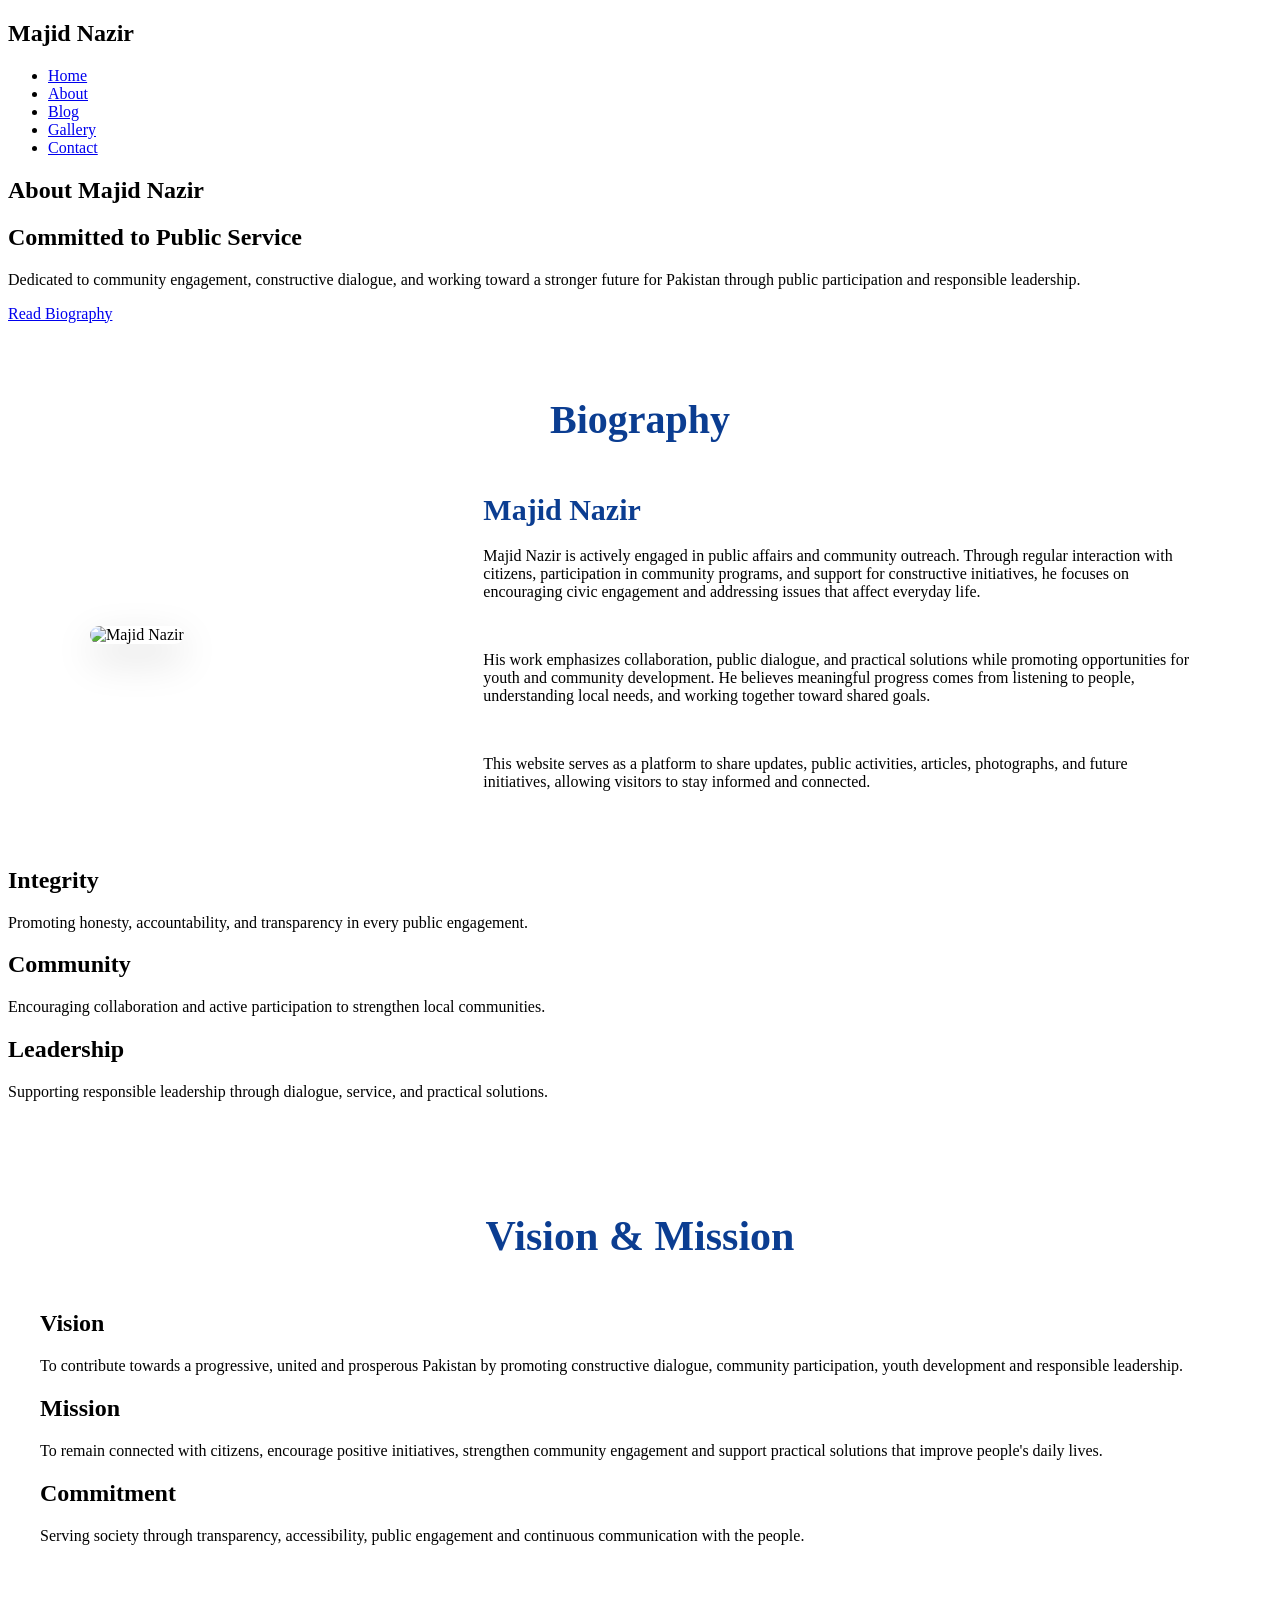
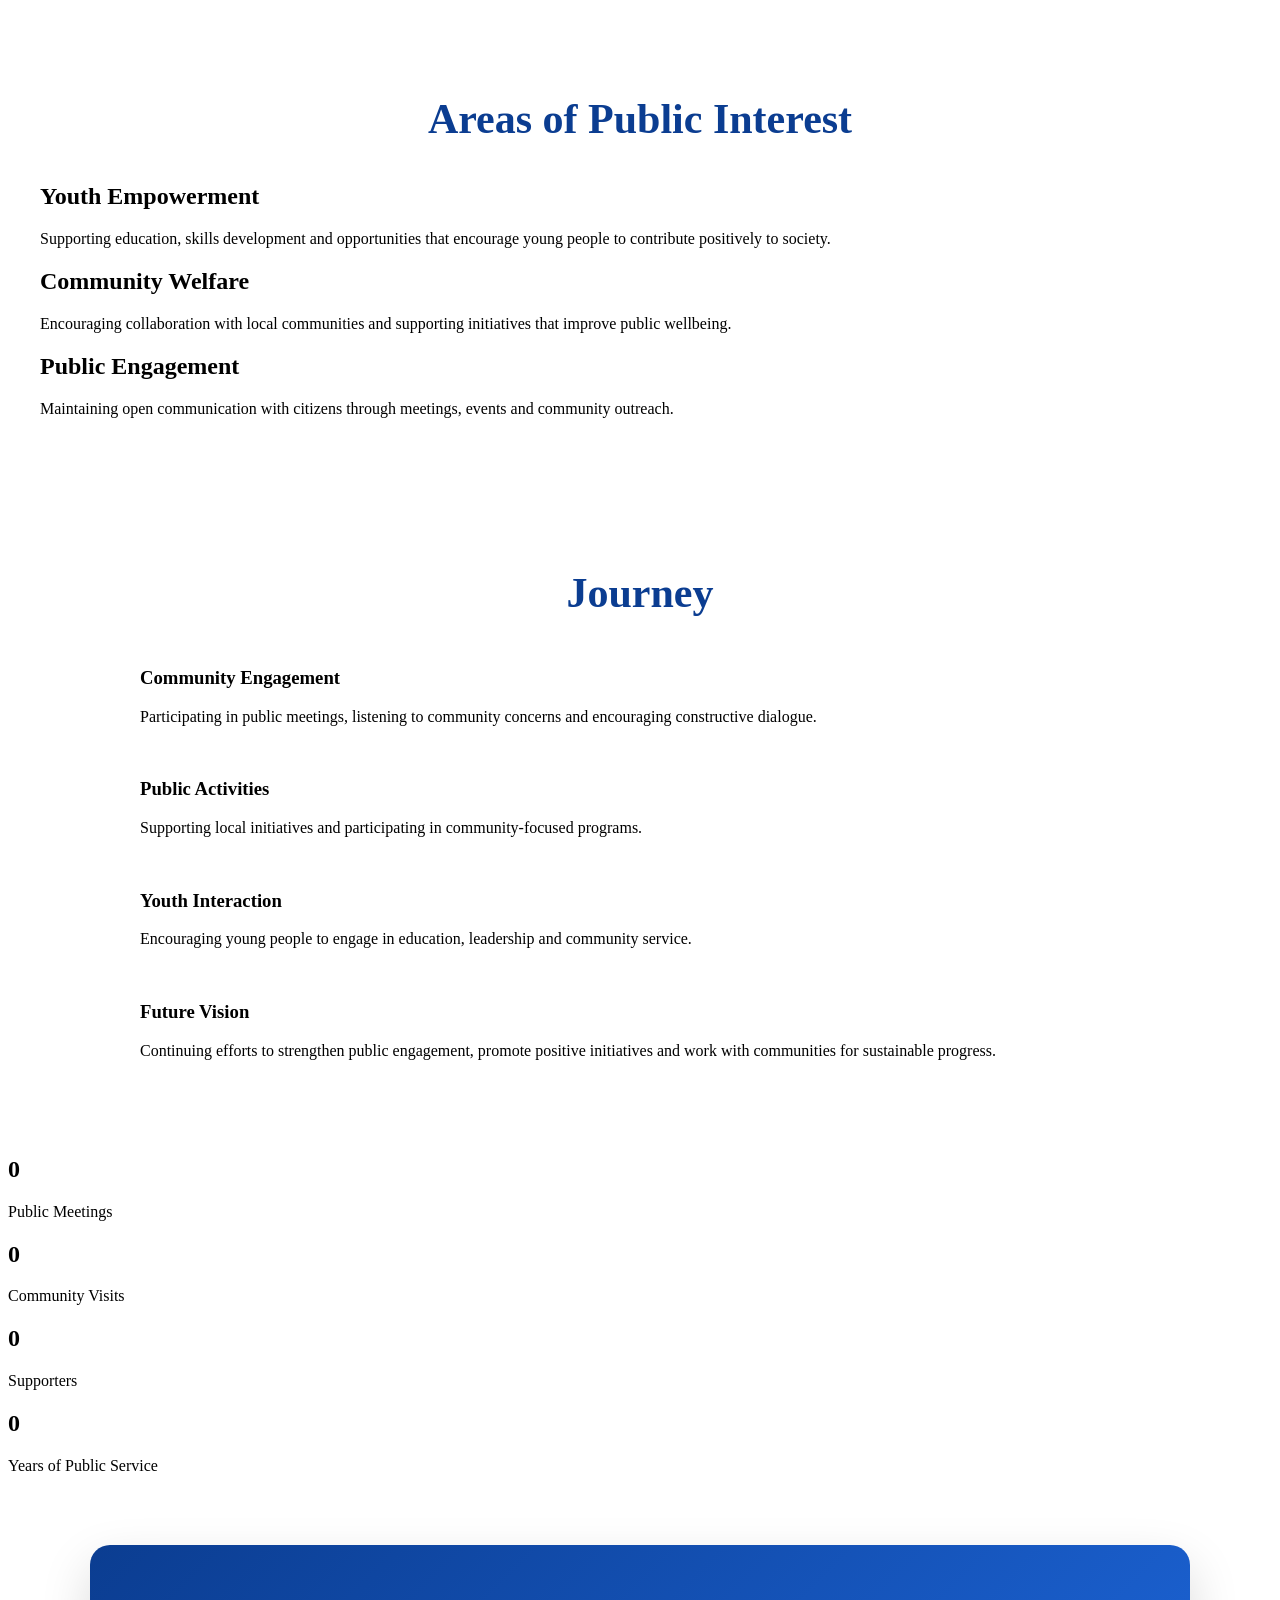
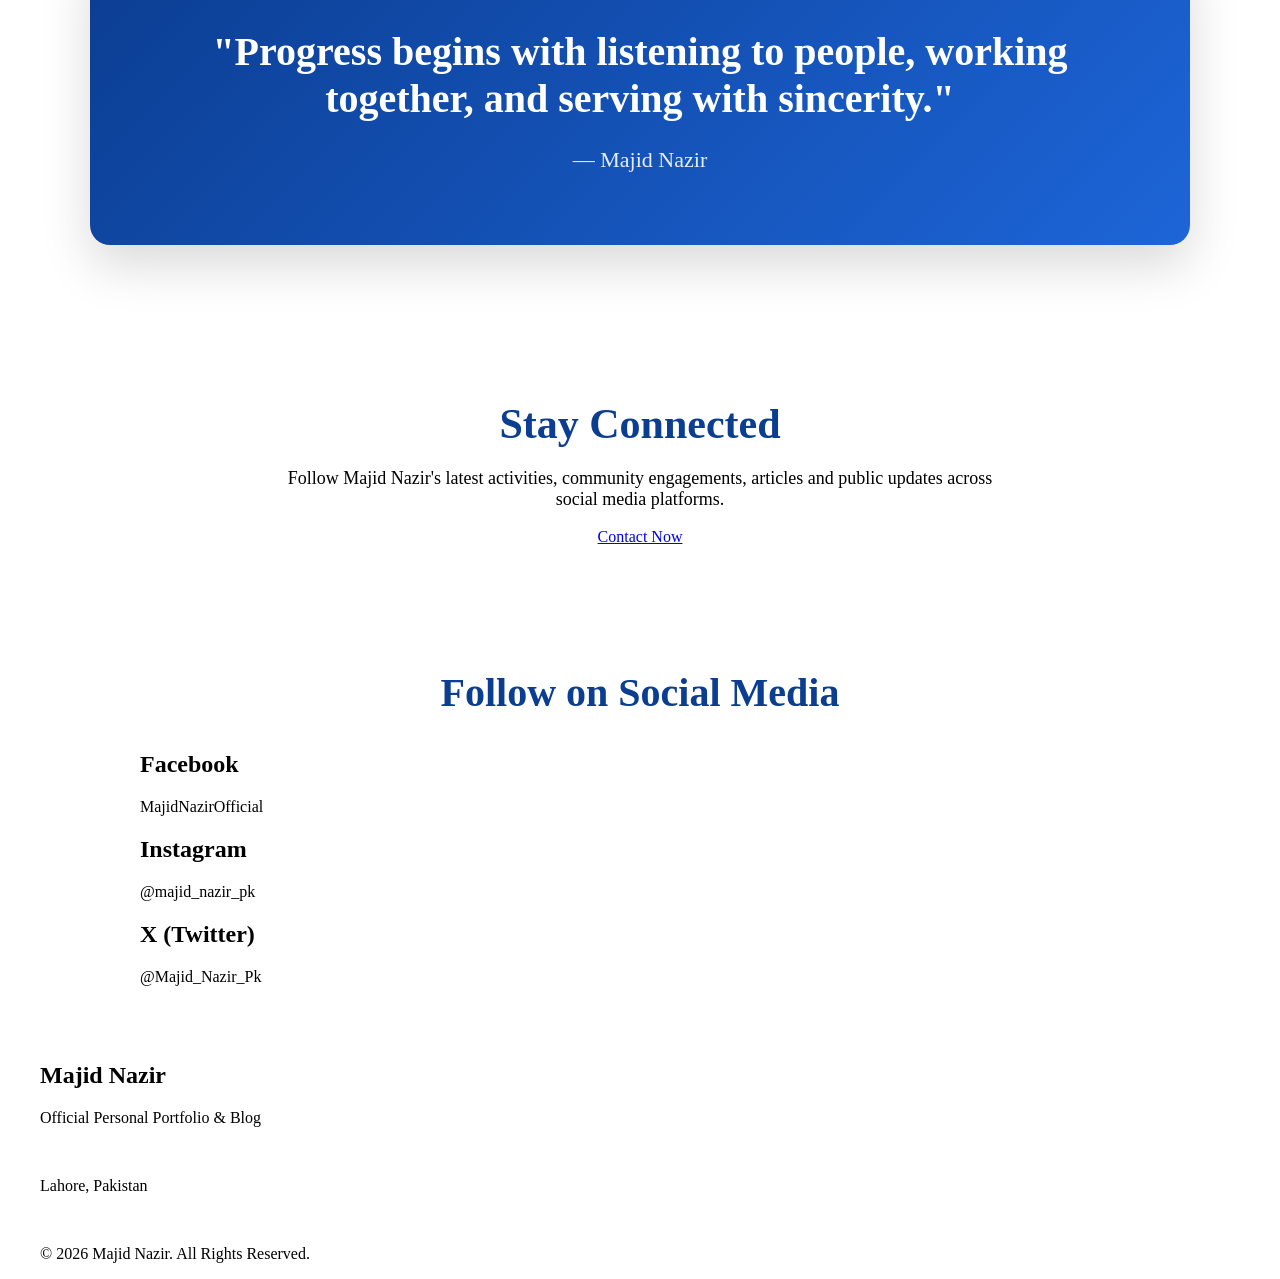
==== about.html @ 67d90923 "Add files via upload Initial Website files uploaded" ====
<!DOCTYPE html>
<html lang="en">

<head>

<meta charset="UTF-8">

<meta name="viewport" content="width=device-width, initial-scale=1.0">

<title>About | Majid Nazir</title>

<link rel="stylesheet" href="css/style.css">
<link rel="stylesheet" href="css/animations.css">
<link rel="stylesheet" href="css/responsive.css">

</head>

<body>

<!-- =============================
HEADER
============================= -->

<header>

<nav>

<h2 class="logo">Majid Nazir</h2>

<ul>

<li><a href="index.html">Home</a></li>

<li><a href="about.html" class="active">About</a></li>

<li><a href="blog.html">Blog</a></li>

<li><a href="gallery.html">Gallery</a></li>

<li><a href="contact.html">Contact</a></li>

</ul>

</nav>

</header>

<!-- =============================
ABOUT HERO
============================= -->

<section class="hero">

<div class="hero-content">

<h1>About Majid Nazir</h1>

<h2>Committed to Public Service</h2>

<p>

Dedicated to community engagement, constructive dialogue, and working toward a stronger future for Pakistan through public participation and responsible leadership.

</p>

<a href="#biography" class="btn">

Read Biography

</a>

</div>

</section>

<!-- =============================
BIOGRAPHY
============================= -->

<section id="biography">

<div style="max-width:1100px;margin:auto;padding:40px 20px;">

<h2 style="text-align:center;color:#0B3D91;font-size:40px;margin-bottom:20px;">

Biography

</h2>

<div style="display:grid;grid-template-columns:1fr 2fr;gap:40px;align-items:center;">

<div>

<img src="assets/images/majid-nazir.jpg"

alt="Majid Nazir"

style="width:100%;border-radius:20px;box-shadow:0 15px 40px rgba(0,0,0,.15);">

</div>

<div>

<h3 style="color:#0B3D91;font-size:30px;margin-bottom:20px;">

Majid Nazir

</h3>

<p>

Majid Nazir is actively engaged in public affairs and community outreach. Through regular interaction with citizens, participation in community programs, and support for constructive initiatives, he focuses on encouraging civic engagement and addressing issues that affect everyday life.

</p>

<br>

<p>

His work emphasizes collaboration, public dialogue, and practical solutions while promoting opportunities for youth and community development. He believes meaningful progress comes from listening to people, understanding local needs, and working together toward shared goals.

</p>

<br>

<p>

This website serves as a platform to share updates, public activities, articles, photographs, and future initiatives, allowing visitors to stay informed and connected.

</p>

</div>

</div>

</div>

</section>

<!-- =============================
CORE VALUES
============================= -->

<section>

<div class="posts">

<div class="card">

<h2>Integrity</h2>

<p>

Promoting honesty, accountability, and transparency in every public engagement.

</p>

</div>

<div class="card">

<h2>Community</h2>

<p>

Encouraging collaboration and active participation to strengthen local communities.

</p>

</div>

<div class="card">

<h2>Leadership</h2>

<p>

Supporting responsible leadership through dialogue, service, and practical solutions.

</p>

</div>

</div>

</section>

<!-- PART 2 STARTS BELOW -->


<!-- =========================================
VISION & MISSION
========================================= -->

<section>

<div style="max-width:1200px;margin:auto;padding:60px 20px;">

<h2 style="text-align:center;color:#0B3D91;font-size:42px;margin-bottom:50px;">

Vision & Mission

</h2>

<div class="posts">

<div class="card">

<h2>Vision</h2>

<p>

To contribute towards a progressive, united and prosperous Pakistan by promoting constructive dialogue, community participation, youth development and responsible leadership.

</p>

</div>

<div class="card">

<h2>Mission</h2>

<p>

To remain connected with citizens, encourage positive initiatives, strengthen community engagement and support practical solutions that improve people's daily lives.

</p>

</div>

<div class="card">

<h2>Commitment</h2>

<p>

Serving society through transparency, accessibility, public engagement and continuous communication with the people.

</p>

</div>

</div>

</div>

</section>

<!-- =========================================
PUBLIC SERVICE
========================================= -->

<section>

<div style="max-width:1200px;margin:auto;padding:40px 20px;">

<h2 style="text-align:center;color:#0B3D91;font-size:42px;margin-bottom:40px;">

Areas of Public Interest

</h2>

<div class="posts">

<div class="card">

<h2>Youth Empowerment</h2>

<p>

Supporting education, skills development and opportunities that encourage young people to contribute positively to society.

</p>

</div>

<div class="card">

<h2>Community Welfare</h2>

<p>

Encouraging collaboration with local communities and supporting initiatives that improve public wellbeing.

</p>

</div>

<div class="card">

<h2>Public Engagement</h2>

<p>

Maintaining open communication with citizens through meetings, events and community outreach.

</p>

</div>

</div>

</div>

</section>

<!-- =========================================
TIMELINE
========================================= -->

<section>

<div style="max-width:1000px;margin:auto;padding:60px 20px;">

<h2 style="text-align:center;color:#0B3D91;font-size:42px;margin-bottom:50px;">

Journey

</h2>

<div class="card">

<h3>Community Engagement</h3>

<p>

Participating in public meetings, listening to community concerns and encouraging constructive dialogue.

</p>

</div>

<br>

<div class="card">

<h3>Public Activities</h3>

<p>

Supporting local initiatives and participating in community-focused programs.

</p>

</div>

<br>

<div class="card">

<h3>Youth Interaction</h3>

<p>

Encouraging young people to engage in education, leadership and community service.

</p>

</div>

<br>

<div class="card">

<h3>Future Vision</h3>

<p>

Continuing efforts to strengthen public engagement, promote positive initiatives and work with communities for sustainable progress.

</p>

</div>

</div>

</section>

<!-- =========================================
STATISTICS
========================================= -->

<section class="stats">

<div class="stat-box">

<h2 class="counter" data-target="25">0</h2>

<p>Public Meetings</p>

</div>

<div class="stat-box">

<h2 class="counter" data-target="150">0</h2>

<p>Community Visits</p>

</div>

<div class="stat-box">

<h2 class="counter" data-target="10000">0</h2>

<p>Supporters</p>

</div>

<div class="stat-box">

<h2 class="counter" data-target="5">0</h2>

<p>Years of Public Service</p>

</div>

</section>

<!-- PART 3 STARTS BELOW -->
 <!-- =========================================
INSPIRATIONAL QUOTE
========================================= -->

<section>

<div style="max-width:1000px;margin:70px auto;padding:50px;text-align:center;background:linear-gradient(135deg,#0B3D91,#1d65d8);color:white;border-radius:20px;box-shadow:0 20px 50px rgba(0,0,0,.15);">

<h2 style="font-size:40px;margin-bottom:25px;">

"Progress begins with listening to people, working together, and serving with sincerity."

</h2>

<p style="font-size:22px;opacity:.9;">

— Majid Nazir

</p>

</div>

</section>

<!-- =========================================
CALL TO ACTION
========================================= -->

<section>

<div style="max-width:1200px;margin:auto;padding:50px 20px;text-align:center;">

<h2 style="font-size:42px;color:#0B3D91;margin-bottom:20px;">

Stay Connected

</h2>

<p style="max-width:750px;margin:auto;font-size:18px;">

Follow Majid Nazir's latest activities, community engagements, articles and public updates across social media platforms.

</p>

<br>

<a href="contact.html" class="btn">

Contact Now

</a>

</div>

</section>

<!-- =========================================
SOCIAL MEDIA
========================================= -->

<section>

<div style="max-width:1000px;margin:auto;padding:40px 20px;">

<h2 style="text-align:center;color:#0B3D91;font-size:40px;margin-bottom:35px;">

Follow on Social Media

</h2>

<div class="posts">

<div class="card">

<h2>Facebook</h2>

<p>

MajidNazirOfficial

</p>

</div>

<div class="card">

<h2>Instagram</h2>

<p>

@majid_nazir_pk

</p>

</div>

<div class="card">

<h2>X (Twitter)</h2>

<p>

@Majid_Nazir_Pk

</p>

</div>

</div>

</div>

</section>

<!-- =========================================
FOOTER
========================================= -->

<footer>

<div style="max-width:1200px;margin:auto;">

<h2>

Majid Nazir

</h2>

<p>

Official Personal Portfolio & Blog

</p>

<br>

<p>

Lahore, Pakistan

</p>

<br>

<p>

© 2026 Majid Nazir. All Rights Reserved.

</p>

</div>

</footer>

<!-- =========================================
JAVASCRIPT FILES
========================================= -->

<script src="js/main.js"></script>

<script src="js/animations.js"></script>

<script src="js/counter.js"></script>

<script src="js/typing.js"></script>

</body>

</html>
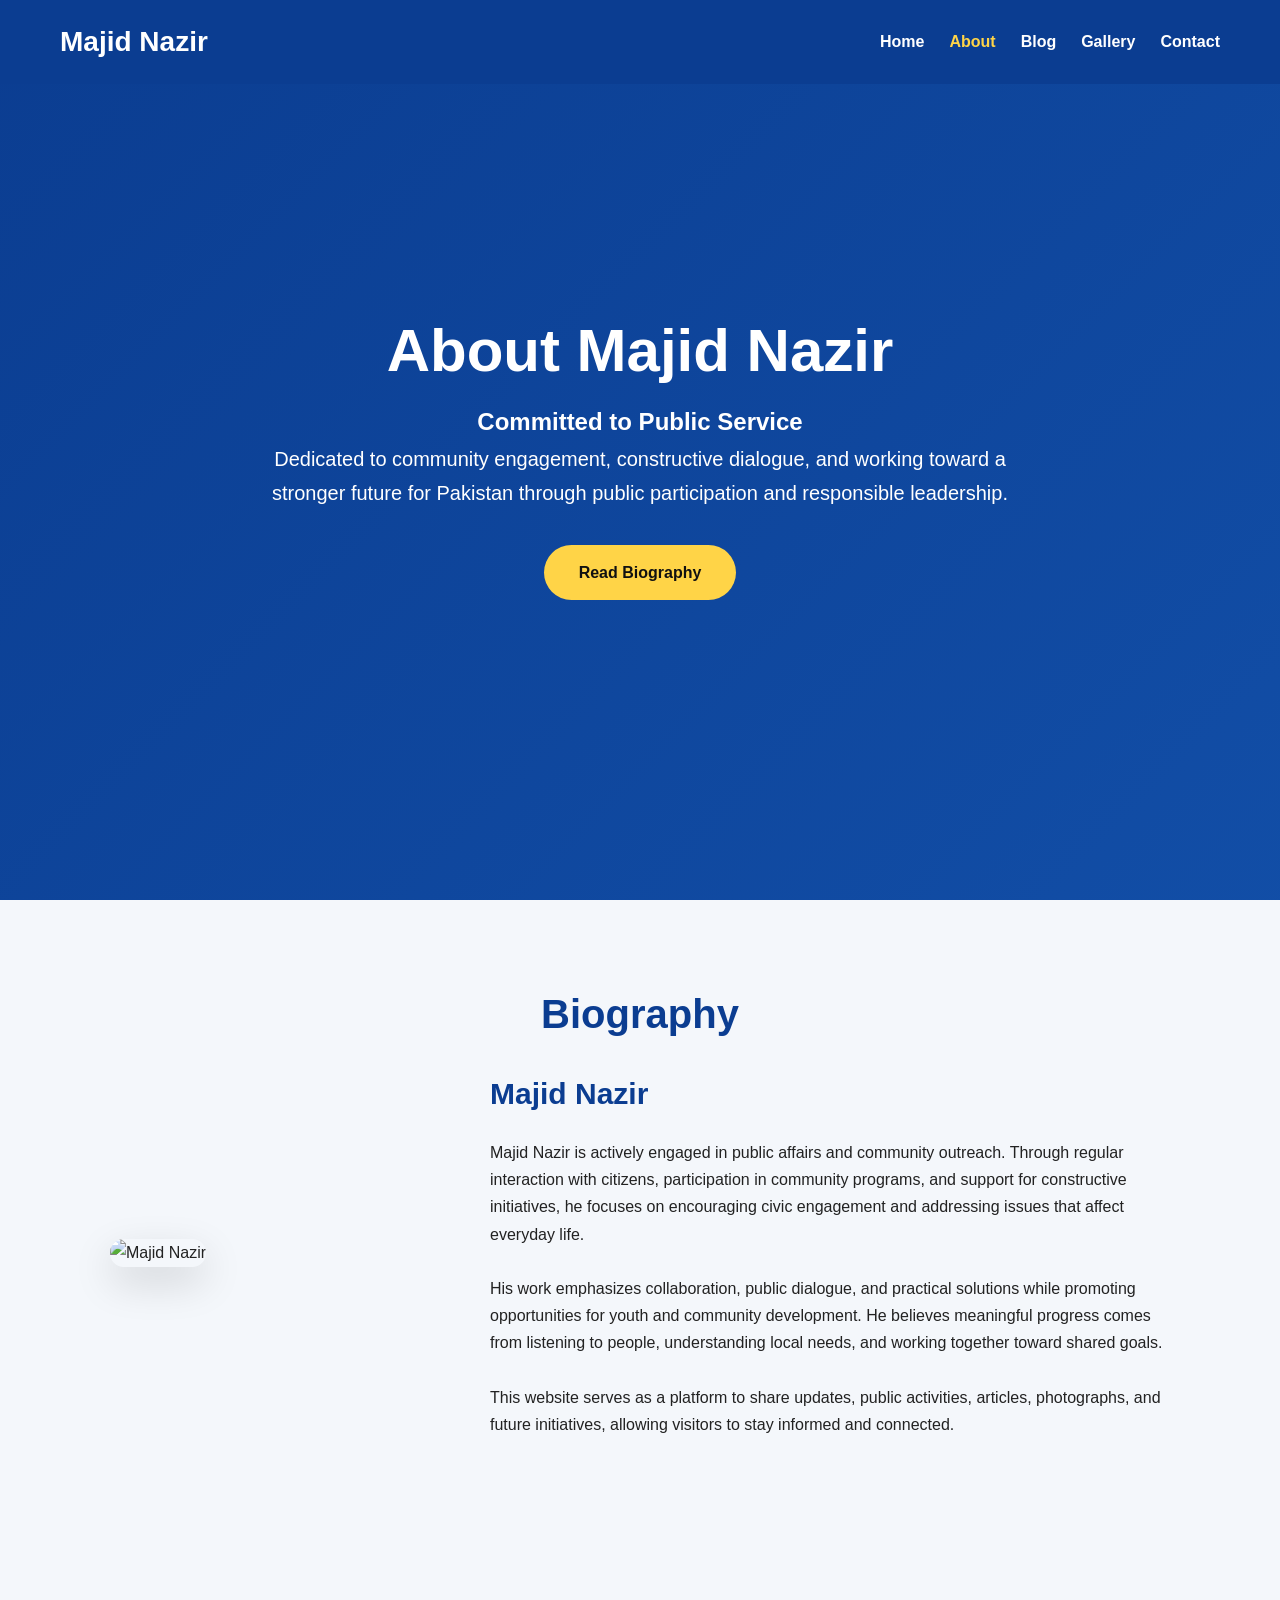
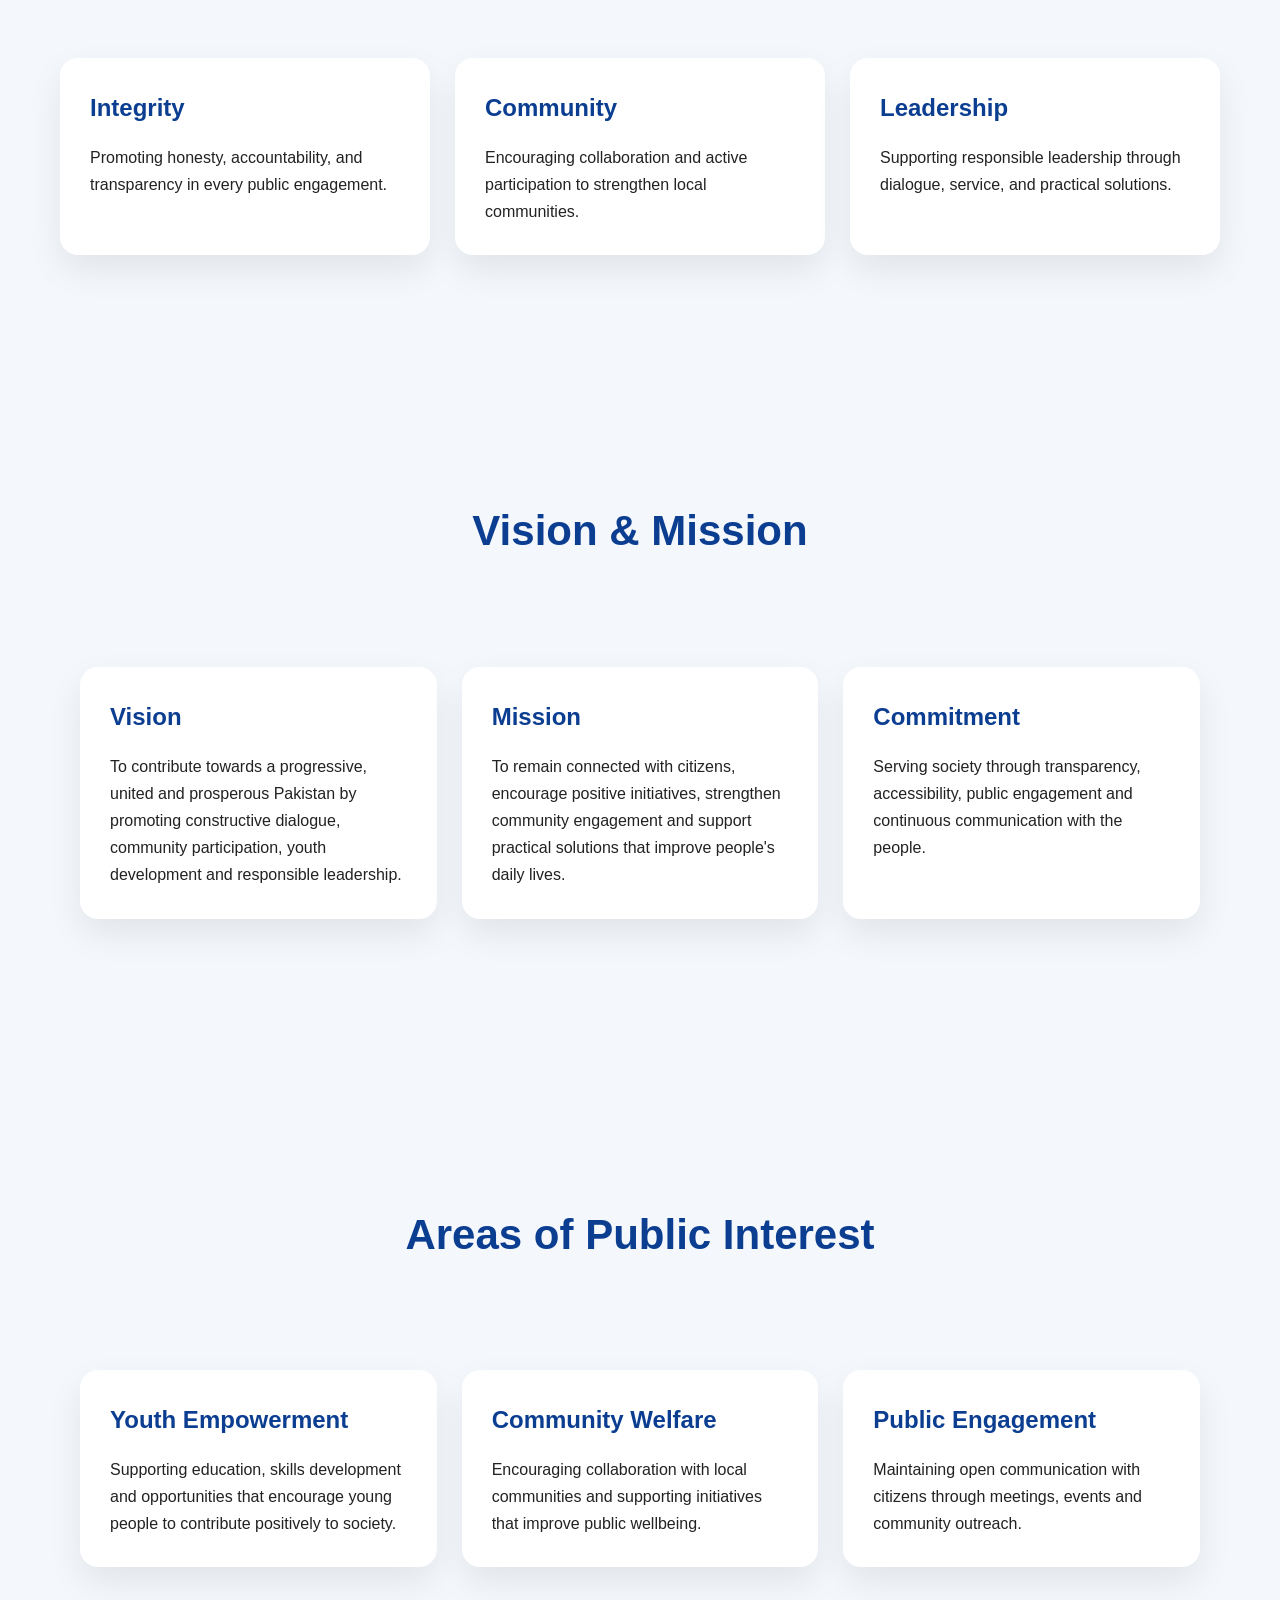
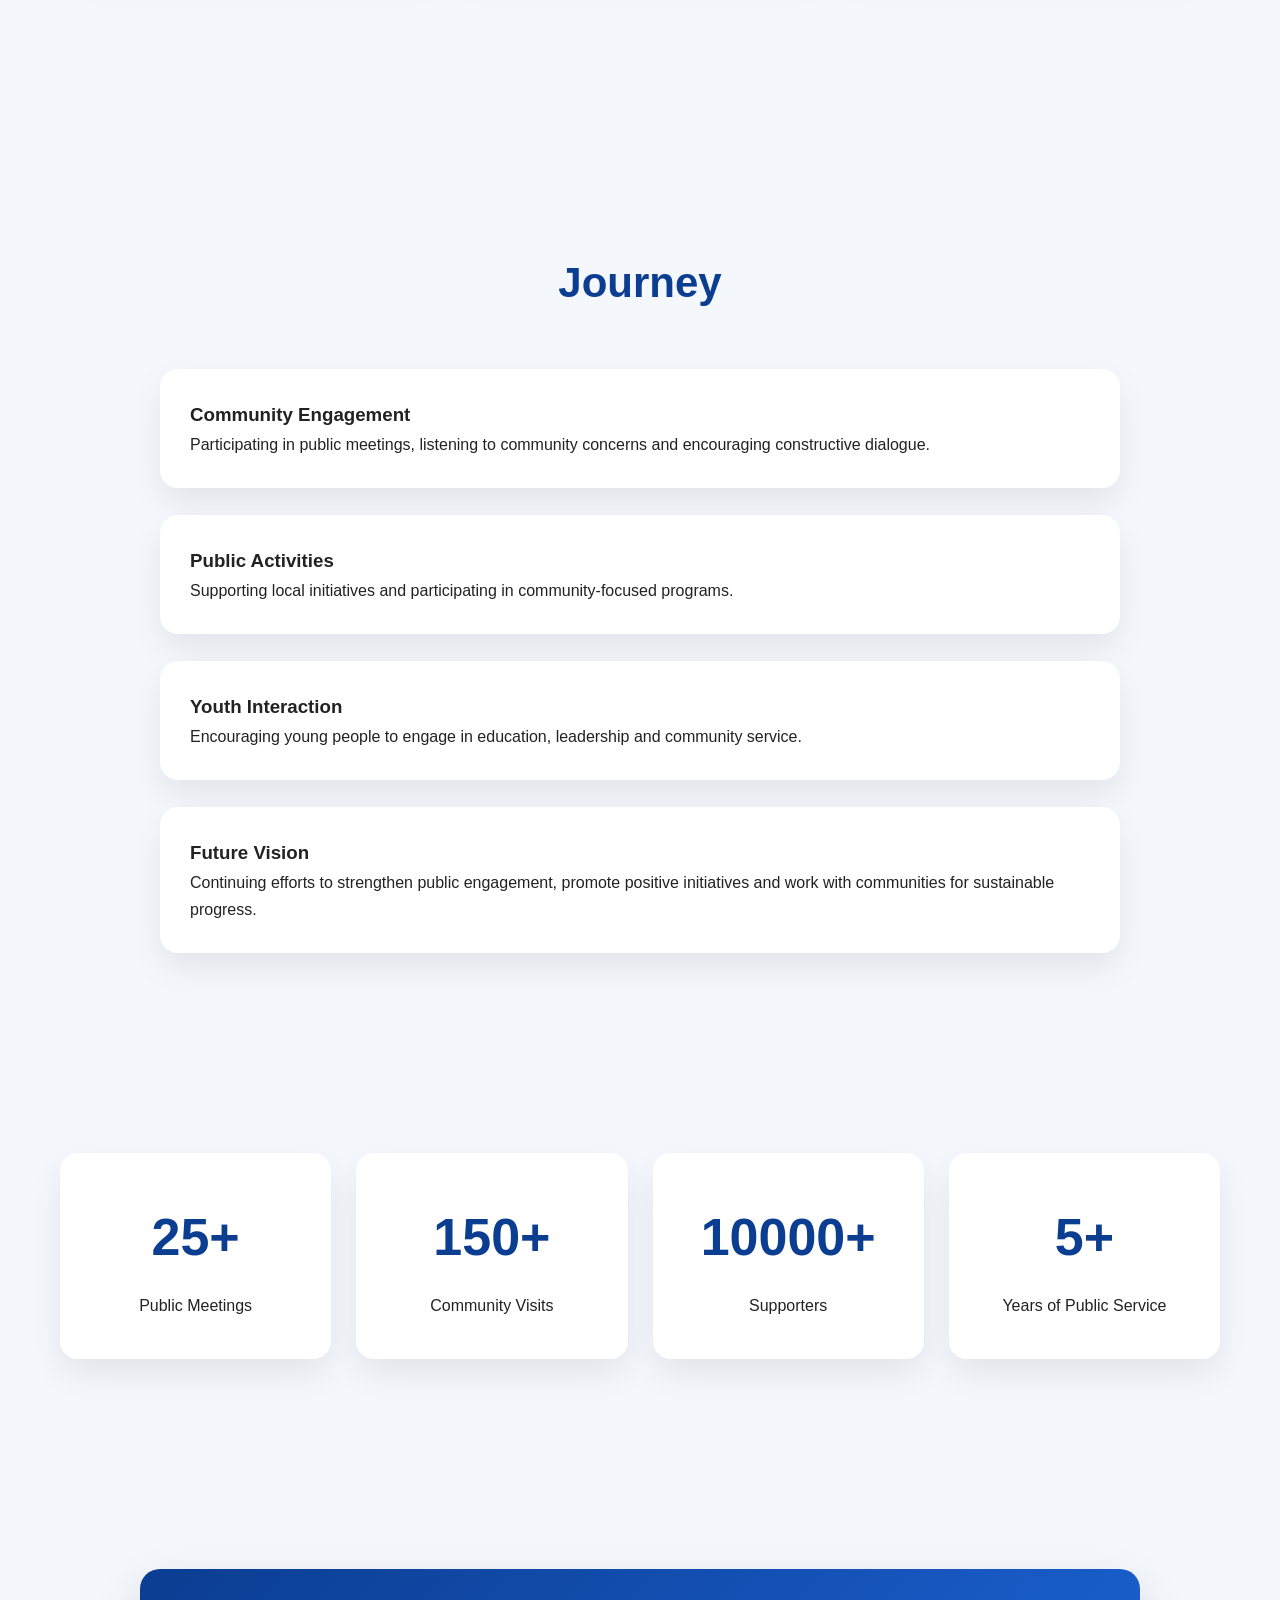
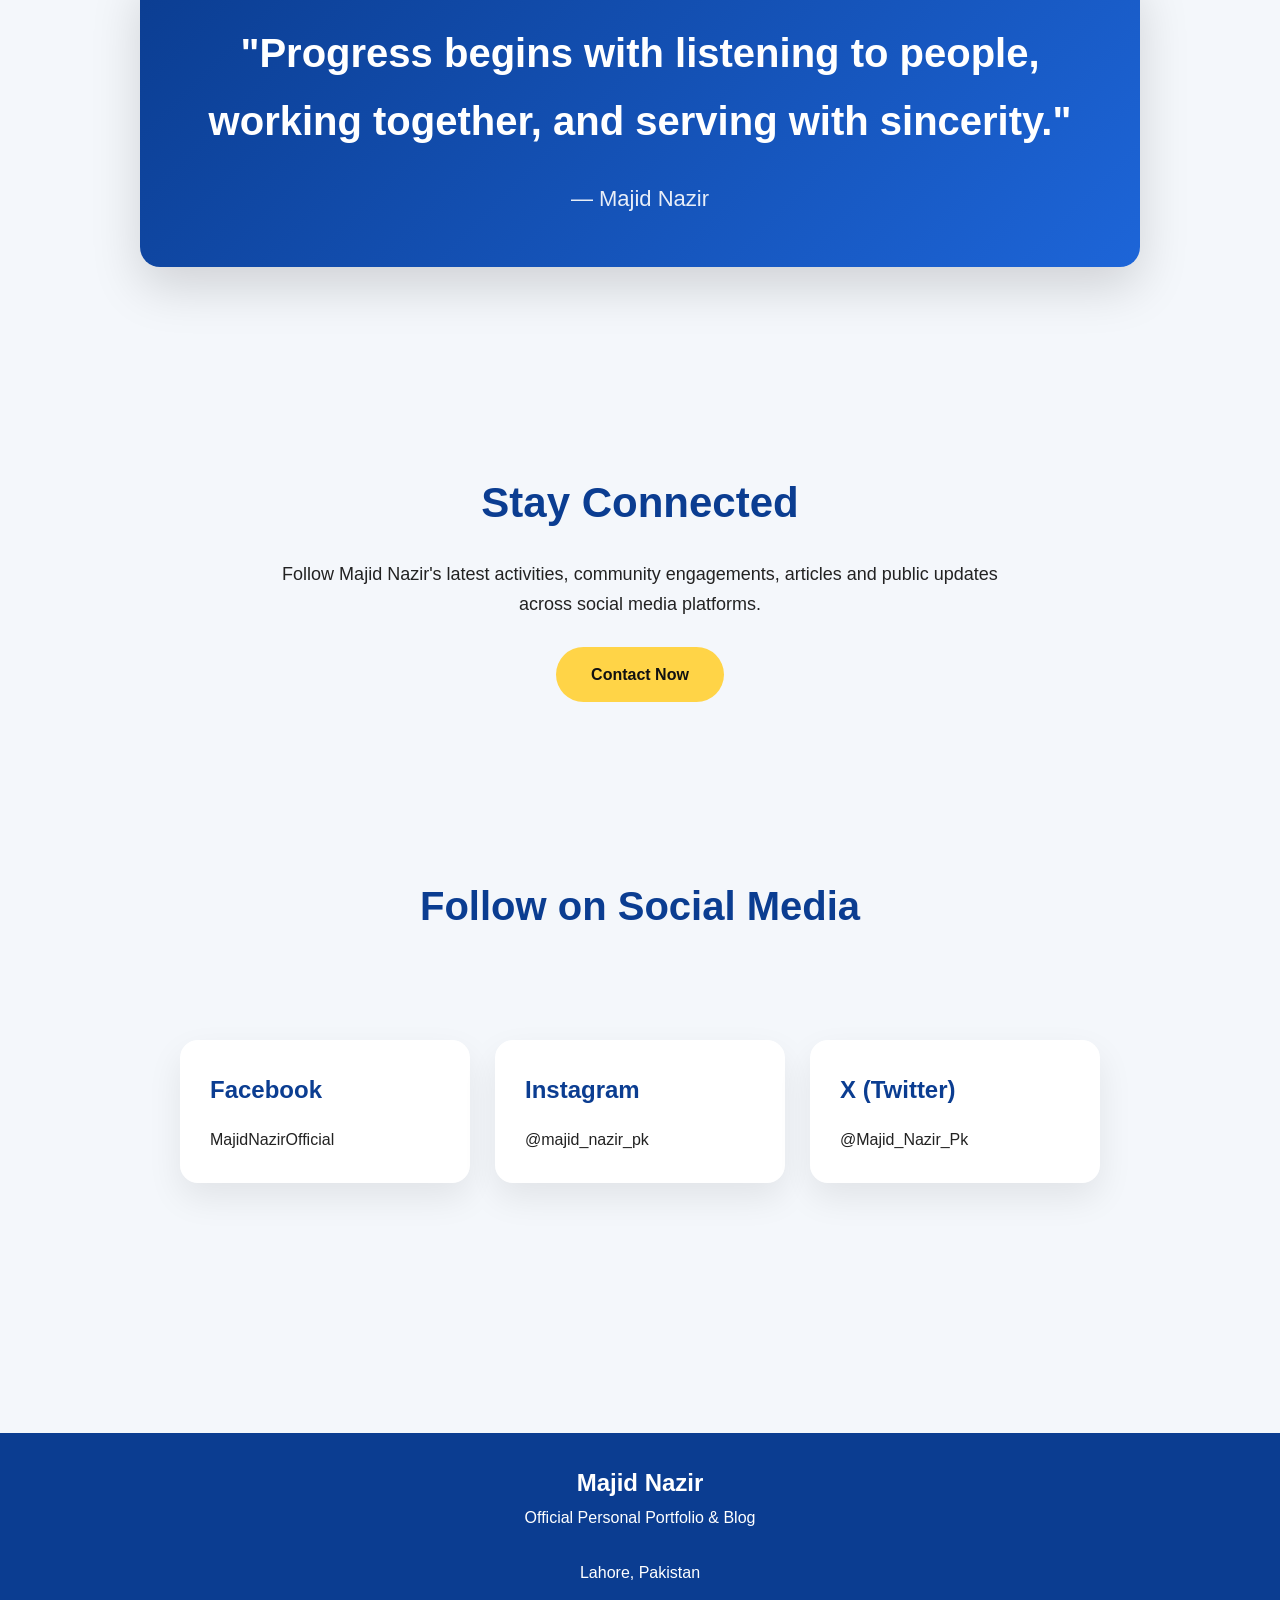
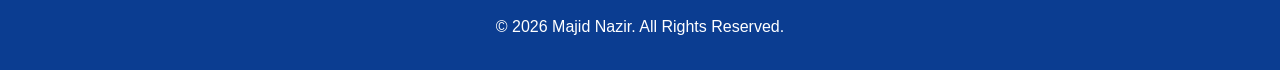
==== commit 25ed3b4e: "Update about.html convertef jpg to jpef on majid nazir profile pic in about section" ====
--- a/about.html
+++ b/about.html
@@ -91,7 +91,7 @@
 
 <div>
 
-<img src="assets/images/majid-nazir.jpg"
+<img src="assets/images/majid-nazir.jpeg"
 
 alt="Majid Nazir"
 
@@ -585,4 +585,4 @@
 
 </body>
 
-</html>+</html>
--- a/css/style.css
+++ b/css/style.css
@@ -0,0 +1,476 @@
+/* =====================================
+   MAJID NAZIR PORTFOLIO
+   Main Stylesheet
+===================================== */
+
+*{
+    margin:0;
+    padding:0;
+    box-sizing:border-box;
+}
+
+html{
+    scroll-behavior:smooth;
+}
+
+body{
+
+    font-family:Arial,Helvetica,sans-serif;
+
+    background:#f4f7fb;
+
+    color:#222;
+
+    line-height:1.7;
+
+}
+
+/* =============================
+Navigation
+============================= */
+
+header{
+
+    position:fixed;
+
+    top:0;
+
+    width:100%;
+
+    background:#0B3D91;
+
+    color:#fff;
+
+    z-index:999;
+
+    box-shadow:0 5px 20px rgba(0,0,0,.1);
+
+}
+
+nav{
+
+    max-width:1200px;
+
+    margin:auto;
+
+    display:flex;
+
+    justify-content:space-between;
+
+    align-items:center;
+
+    padding:18px 20px;
+
+}
+
+.logo{
+
+    color:#fff;
+
+    font-size:28px;
+
+    font-weight:bold;
+
+}
+
+nav ul{
+
+    display:flex;
+
+    list-style:none;
+
+}
+
+nav li{
+
+    margin-left:25px;
+
+}
+
+nav a{
+
+    color:white;
+
+    text-decoration:none;
+
+    font-weight:bold;
+
+    transition:.3s;
+
+}
+
+nav a:hover{
+
+    color:#FFD447;
+
+}
+
+/* =============================
+Hero
+============================= */
+
+.hero{
+
+    min-height:100vh;
+
+    display:flex;
+
+    justify-content:center;
+
+    align-items:center;
+
+    text-align:center;
+
+    background:linear-gradient(135deg,#0B3D91,#1f6fd1);
+
+    color:white;
+
+    padding:120px 20px;
+
+}
+
+.hero-content{
+
+    max-width:800px;
+
+}
+
+.hero h1{
+
+    font-size:60px;
+
+}
+
+#typing-text{
+
+    font-size:34px;
+
+    color:#FFD447;
+
+    margin:20px 0;
+
+    min-height:45px;
+
+}
+
+#typing-text::after{
+
+    content:"|";
+
+    animation:blink .8s infinite;
+
+}
+
+@keyframes blink{
+
+50%{
+
+opacity:0;
+
+}
+
+}
+
+.hero p{
+
+    font-size:20px;
+
+    margin-bottom:35px;
+
+}
+
+/* =============================
+Buttons
+============================= */
+
+.btn{
+
+display:inline-block;
+
+padding:14px 35px;
+
+background:#FFD447;
+
+color:#111;
+
+text-decoration:none;
+
+font-weight:bold;
+
+border-radius:40px;
+
+transition:.35s;
+
+}
+
+.btn:hover{
+
+transform:translateY(-5px);
+
+box-shadow:0 10px 25px rgba(0,0,0,.25);
+
+}
+
+/* =============================
+Cards
+============================= */
+
+.posts{
+
+max-width:1200px;
+
+margin:80px auto;
+
+display:grid;
+
+grid-template-columns:repeat(auto-fit,minmax(280px,1fr));
+
+gap:25px;
+
+padding:20px;
+
+}
+
+.card{
+
+background:#fff;
+
+padding:30px;
+
+border-radius:18px;
+
+box-shadow:0 15px 35px rgba(0,0,0,.08);
+
+transition:.35s;
+
+}
+
+.card:hover{
+
+transform:translateY(-10px);
+
+}
+
+.card h2{
+
+color:#0B3D91;
+
+margin-bottom:15px;
+
+}
+
+/* =============================
+Statistics
+============================= */
+
+.stats{
+
+display:grid;
+
+grid-template-columns:repeat(auto-fit,minmax(220px,1fr));
+
+gap:25px;
+
+max-width:1200px;
+
+margin:80px auto;
+
+padding:20px;
+
+}
+
+.stat-box{
+
+background:white;
+
+padding:40px;
+
+text-align:center;
+
+border-radius:18px;
+
+box-shadow:0 15px 35px rgba(0,0,0,.08);
+
+transition:.3s;
+
+}
+
+.stat-box:hover{
+
+transform:translateY(-10px);
+
+}
+
+.counter{
+
+font-size:52px;
+
+font-weight:bold;
+
+color:#0B3D91;
+
+margin-bottom:10px;
+
+}
+
+/* =============================
+Gallery
+============================= */
+
+.gallery-grid{
+
+display:grid;
+
+grid-template-columns:repeat(auto-fit,minmax(250px,1fr));
+
+gap:20px;
+
+max-width:1200px;
+
+margin:60px auto;
+
+padding:20px;
+
+}
+
+.gallery-item{
+
+background:white;
+
+padding:15px;
+
+border-radius:15px;
+
+box-shadow:0 10px 30px rgba(0,0,0,.08);
+
+transition:.35s;
+
+}
+
+.gallery-item:hover{
+
+transform:translateY(-8px);
+
+}
+
+.gallery-item img{
+
+width:100%;
+
+border-radius:10px;
+
+}
+
+/* =============================
+Forms
+============================= */
+
+form{
+
+max-width:700px;
+
+margin:auto;
+
+background:white;
+
+padding:35px;
+
+border-radius:20px;
+
+box-shadow:0 15px 35px rgba(0,0,0,.08);
+
+}
+
+input,
+
+textarea{
+
+width:100%;
+
+padding:14px;
+
+margin-top:8px;
+
+margin-bottom:18px;
+
+border:1px solid #ccc;
+
+border-radius:8px;
+
+font-size:16px;
+
+}
+
+button{
+
+background:#0B3D91;
+
+color:white;
+
+padding:14px 35px;
+
+border:none;
+
+border-radius:35px;
+
+cursor:pointer;
+
+font-size:16px;
+
+transition:.3s;
+
+}
+
+button:hover{
+
+background:#062A67;
+
+}
+
+/* =============================
+Footer
+============================= */
+
+footer{
+
+margin-top:70px;
+
+background:#0B3D91;
+
+color:white;
+
+text-align:center;
+
+padding:30px;
+
+}
+
+/* =============================
+Top Button
+============================= */
+
+#topBtn{
+
+background:#0B3D91;
+
+color:white;
+
+border-radius:50%;
+
+}
+
+/* =============================
+Utility
+============================= */
+
+section{
+
+padding:40px 0;
+
+}
+
+.active{
+
+color:#FFD447 !important;
+
+}
--- a/css/animations.css
+++ b/css/animations.css
@@ -0,0 +1,360 @@
+/* ==========================================
+   MAJID NAZIR PORTFOLIO
+   Animation Styles
+==========================================*/
+
+/* Fade In */
+
+@keyframes fadeIn{
+
+    from{
+
+        opacity:0;
+
+    }
+
+    to{
+
+        opacity:1;
+
+    }
+
+}
+
+/* Slide Up */
+
+@keyframes slideUp{
+
+    from{
+
+        opacity:0;
+
+        transform:translateY(60px);
+
+    }
+
+    to{
+
+        opacity:1;
+
+        transform:translateY(0);
+
+    }
+
+}
+
+/* Zoom */
+
+@keyframes zoomIn{
+
+    from{
+
+        opacity:0;
+
+        transform:scale(.9);
+
+    }
+
+    to{
+
+        opacity:1;
+
+        transform:scale(1);
+
+    }
+
+}
+
+/* Floating */
+
+@keyframes floating{
+
+    0%{
+
+        transform:translateY(0px);
+
+    }
+
+    50%{
+
+        transform:translateY(-12px);
+
+    }
+
+    100%{
+
+        transform:translateY(0px);
+
+    }
+
+}
+
+/* Gradient Background */
+
+@keyframes gradient{
+
+0%{
+
+background-position:0% 50%;
+
+}
+
+50%{
+
+background-position:100% 50%;
+
+}
+
+100%{
+
+background-position:0% 50%;
+
+}
+
+}
+
+/* Pulse */
+
+@keyframes pulse{
+
+0%{
+
+transform:scale(1);
+
+}
+
+50%{
+
+transform:scale(1.05);
+
+}
+
+100%{
+
+transform:scale(1);
+
+}
+
+}
+
+/* Rotate */
+
+@keyframes rotate{
+
+from{
+
+transform:rotate(0deg);
+
+}
+
+to{
+
+transform:rotate(360deg);
+
+}
+
+}
+
+/* Blink */
+
+@keyframes blink{
+
+50%{
+
+opacity:0;
+
+}
+
+}
+
+/* ======================================
+Animation Classes
+====================================== */
+
+.fade-in{
+
+animation:fadeIn .9s ease forwards;
+
+}
+
+.slide-up{
+
+animation:slideUp .9s ease forwards;
+
+}
+
+.zoom-in{
+
+animation:zoomIn .8s ease forwards;
+
+}
+
+.float{
+
+animation:floating 4s ease-in-out infinite;
+
+}
+
+.pulse{
+
+animation:pulse 2s infinite;
+
+}
+
+.rotate{
+
+animation:rotate 20s linear infinite;
+
+}
+
+/* ======================================
+Cards
+====================================== */
+
+.card{
+
+transition:.35s;
+
+}
+
+.card:hover{
+
+transform:translateY(-10px);
+
+box-shadow:0 20px 40px rgba(0,0,0,.15);
+
+}
+
+/* ======================================
+Buttons
+====================================== */
+
+.btn,
+
+button{
+
+transition:.35s;
+
+}
+
+.btn:hover,
+
+button:hover{
+
+transform:translateY(-5px);
+
+}
+
+/* ======================================
+Gallery
+====================================== */
+
+.gallery-item{
+
+overflow:hidden;
+
+}
+
+.gallery-item img{
+
+transition:.5s;
+
+}
+
+.gallery-item:hover img{
+
+transform:scale(1.08);
+
+}
+
+/* ======================================
+Hero
+====================================== */
+
+.hero{
+
+background-size:300% 300%;
+
+animation:
+
+gradient 12s ease infinite,
+
+fadeIn 1s;
+
+}
+
+/* ======================================
+Navigation
+====================================== */
+
+nav a{
+
+transition:.3s;
+
+}
+
+nav a:hover{
+
+transform:translateY(-2px);
+
+}
+
+/* ======================================
+Stats
+====================================== */
+
+.stat-box{
+
+transition:.35s;
+
+}
+
+.stat-box:hover{
+
+transform:translateY(-8px);
+
+}
+
+/* ======================================
+Contact Form
+====================================== */
+
+input,
+
+textarea{
+
+transition:.3s;
+
+}
+
+input:focus,
+
+textarea:focus{
+
+outline:none;
+
+border:1px solid #0B3D91;
+
+box-shadow:0 0 12px rgba(11,61,145,.2);
+
+}
+
+/* ======================================
+Footer
+====================================== */
+
+footer{
+
+animation:fadeIn 1.5s;
+
+}
+
+/* ======================================
+Smooth Fade for Sections
+====================================== */
+
+section{
+
+animation:fadeIn 1s;
+
+}
--- a/css/responsive.css
+++ b/css/responsive.css
@@ -0,0 +1,320 @@
+/* ==========================================
+   MAJID NAZIR PORTFOLIO
+   Responsive Styles
+==========================================*/
+
+/* ---------- Large Screens ---------- */
+
+@media (max-width:1200px){
+
+nav,
+.hero-content,
+.posts,
+.stats,
+.gallery-grid,
+form{
+
+width:90%;
+margin:auto;
+
+}
+
+}
+
+/* ---------- Tablets ---------- */
+
+@media (max-width:992px){
+
+nav{
+
+flex-direction:column;
+
+align-items:center;
+
+gap:20px;
+
+}
+
+nav ul{
+
+flex-wrap:wrap;
+
+justify-content:center;
+
+}
+
+nav li{
+
+margin:8px 12px;
+
+}
+
+.hero h1{
+
+font-size:48px;
+
+}
+
+#typing-text{
+
+font-size:28px;
+
+}
+
+.hero p{
+
+font-size:18px;
+
+}
+
+.posts{
+
+grid-template-columns:repeat(2,1fr);
+
+}
+
+.stats{
+
+grid-template-columns:repeat(2,1fr);
+
+}
+
+.gallery-grid{
+
+grid-template-columns:repeat(2,1fr);
+
+}
+
+}
+
+/* ---------- Mobile ---------- */
+
+@media (max-width:768px){
+
+header{
+
+position:relative;
+
+}
+
+nav{
+
+padding:15px;
+
+}
+
+.logo{
+
+font-size:26px;
+
+}
+
+nav ul{
+
+flex-direction:column;
+
+align-items:center;
+
+width:100%;
+
+}
+
+nav li{
+
+margin:10px 0;
+
+}
+
+.hero{
+
+padding:100px 20px;
+
+min-height:auto;
+
+}
+
+.hero h1{
+
+font-size:36px;
+
+}
+
+#typing-text{
+
+font-size:22px;
+
+}
+
+.hero p{
+
+font-size:16px;
+
+}
+
+.posts{
+
+grid-template-columns:1fr;
+
+gap:20px;
+
+}
+
+.stats{
+
+grid-template-columns:1fr;
+
+gap:20px;
+
+}
+
+.gallery-grid{
+
+grid-template-columns:1fr;
+
+}
+
+.card,
+
+.stat-box,
+
+.gallery-item{
+
+padding:25px;
+
+}
+
+.btn{
+
+display:block;
+
+width:220px;
+
+margin:auto;
+
+text-align:center;
+
+}
+
+form{
+
+padding:25px;
+
+width:92%;
+
+}
+
+input,
+
+textarea,
+
+button{
+
+font-size:16px;
+
+}
+
+footer{
+
+padding:25px 15px;
+
+}
+
+}
+
+/* ---------- Small Phones ---------- */
+
+@media (max-width:480px){
+
+.hero{
+
+padding-top:70px;
+
+}
+
+.hero h1{
+
+font-size:30px;
+
+}
+
+#typing-text{
+
+font-size:18px;
+
+}
+
+.hero p{
+
+font-size:15px;
+
+}
+
+.logo{
+
+font-size:22px;
+
+}
+
+.counter{
+
+font-size:40px;
+
+}
+
+.card h2{
+
+font-size:22px;
+
+}
+
+.stat-box{
+
+padding:20px;
+
+}
+
+.gallery-item{
+
+padding:12px;
+
+}
+
+button,
+
+.btn{
+
+width:100%;
+
+}
+
+}
+
+/* ---------- Very Small Devices ---------- */
+
+@media (max-width:360px){
+
+.hero h1{
+
+font-size:26px;
+
+}
+
+#typing-text{
+
+font-size:16px;
+
+}
+
+.hero p{
+
+font-size:14px;
+
+}
+
+.logo{
+
+font-size:20px;
+
+}
+
+}
